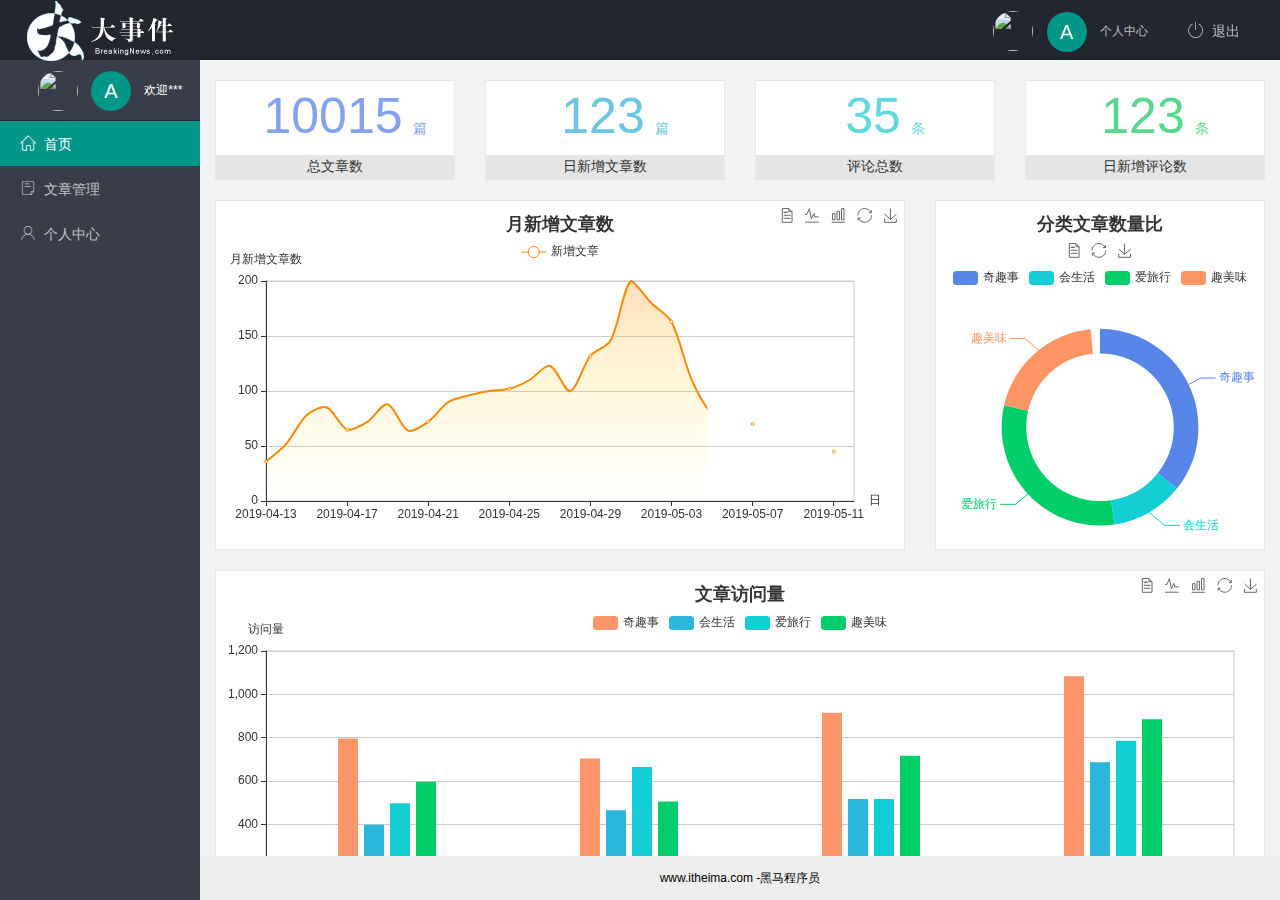
==== code/index.html @ 38a13b27 "完成也主页的功能" ====
<!DOCTYPE html>
<html lang="en">

<head>
    <meta charset="UTF-8">
    <meta name="viewport" content="width=device-width, initial-scale=1.0">
    <title>后台主页</title>
    <link rel="stylesheet" href="assets/lib/layui/css/layui.css">
    <link rel="stylesheet" href="assets/fonts/iconfont.css">
    <link rel="stylesheet" href="assets/css/index.css">
    <script src="assets/lib/jquery.js"></script>
    <script src="assets/lib/layui/layui.all.js"></script>
    <script src="assets/js/baseApi.js"></script>
    <script src="assets/js/index.js"></script>

</head>

<body class="layui-layout-body">
    <div class="layui-layout layui-layout-admin">
        <div class="layui-header">
            <div class="layui-logo">
                <img src="assets/images/logo.png" alt="">
            </div>
            <!-- 头部区域（可配合layui已有的水平导航） -->

            <ul class="layui-nav layui-layout-right">
                <li class="layui-nav-item">
                    <a href="javascript:;" class="userinfo">
                        <img src="http://t.cn/RCzsdCq" class="layui-nav-img">
                        <span class="text-avatar">A</span> 个人中心
                    </a>
                    <dl class="layui-nav-child">
                        <dd><a href="">基本资料</a></dd>
                        <dd><a href="">更换头像</a></dd>
                        <dd><a href="">重置密码</a></dd>

                    </dl>
                </li>
                <li class="layui-nav-item">
                    <a href="javascript:;" id="outLogin"> <span class="iconfont icon-tuichu"></span>退出</a>
                </li>
            </ul>
        </div>

        <div class="layui-side layui-bg-black">
            <div class="layui-side-scroll">
                <div href="javascript:;" class="userinfo">
                    <img src="http://t.cn/RCzsdCq" class="layui-nav-img">
                    <span class="text-avatar">A</span>
                    <span class="welcome">欢迎***</span>
                </div>
                <!-- 左侧导航区域（可配合layui已有的垂直导航） -->
                <ul class="layui-nav layui-nav-tree" lay-shrink="all">
                    <li class="layui-nav-item layui-this"><a href="home/dashboard.html" target="fm"><span class="iconfont  icon-home"></span>首页</a></li>
                    <li class="layui-nav-item">

                        <a class="" href="javascript:;"><span class="iconfont   icon-16"></span>文章管理</a>
                        <dl class="layui-nav-child">
                            <dd><a href="javascript:;"><i class="layui-icon layui-icon-app"></i>  文章类别</a></dd>
                            <dd><a href="javascript:;"><i class="layui-icon layui-icon-app"></i>  文章列表</a></dd>

                            <dd><a href="javascript:;"><i class="layui-icon layui-icon-app"></i>  发表文章</a></dd>
                        </dl>
                    </li>
                    <li class="layui-nav-item">

                        <a href="javascript:;"><span class="iconfont   icon-user"></span>个人中心</a>
                        <dl class="layui-nav-child">
                            <dd><a href="javascript:;"><i class="layui-icon layui-icon-app"></i>  基本资料</a></dd>
                            <dd><a href="javascript:;"><i class="layui-icon layui-icon-app"></i>  更换头像</a></dd>
                            <dd><a href="javascript:;"><i class="layui-icon layui-icon-app"></i>  重置密码</a></dd>

                        </dl>
                    </li>


                </ul>
            </div>
        </div>

        <div class="layui-body">
            <!-- 内容主体区域 -->

            <iframe name="fm" src="home/dashboard.html" frameborder="0"></iframe>

        </div>

        <div class="layui-footer">
            www.itheima.com -黑马程序员
        </div>
    </div>

</body>

</html>
---- code/assets/lib/layui/css/layui.css ----
/** layui-v2.5.5 MIT License By https://www.layui.com */
 .layui-inline,img{display:inline-block;vertical-align:middle}h1,h2,h3,h4,h5,h6{font-weight:400}.layui-edge,.layui-header,.layui-inline,.layui-main{position:relative}.layui-body,.layui-edge,.layui-elip{overflow:hidden}.layui-btn,.layui-edge,.layui-inline,img{vertical-align:middle}.layui-btn,.layui-disabled,.layui-icon,.layui-unselect{-moz-user-select:none;-webkit-user-select:none;-ms-user-select:none}.layui-elip,.layui-form-checkbox span,.layui-form-pane .layui-form-label{text-overflow:ellipsis;white-space:nowrap}.layui-breadcrumb,.layui-tree-btnGroup{visibility:hidden}blockquote,body,button,dd,div,dl,dt,form,h1,h2,h3,h4,h5,h6,input,li,ol,p,pre,td,textarea,th,ul{margin:0;padding:0;-webkit-tap-highlight-color:rgba(0,0,0,0)}a:active,a:hover{outline:0}img{border:none}li{list-style:none}table{border-collapse:collapse;border-spacing:0}h4,h5,h6{font-size:100%}button,input,optgroup,option,select,textarea{font-family:inherit;font-size:inherit;font-style:inherit;font-weight:inherit;outline:0}pre{white-space:pre-wrap;white-space:-moz-pre-wrap;white-space:-pre-wrap;white-space:-o-pre-wrap;word-wrap:break-word}body{line-height:24px;font:14px Helvetica Neue,Helvetica,PingFang SC,Tahoma,Arial,sans-serif}hr{height:1px;margin:10px 0;border:0;clear:both}a{color:#333;text-decoration:none}a:hover{color:#777}a cite{font-style:normal;*cursor:pointer}.layui-border-box,.layui-border-box *{box-sizing:border-box}.layui-box,.layui-box *{box-sizing:content-box}.layui-clear{clear:both;*zoom:1}.layui-clear:after{content:'\20';clear:both;*zoom:1;display:block;height:0}.layui-inline{*display:inline;*zoom:1}.layui-edge{display:inline-block;width:0;height:0;border-width:6px;border-style:dashed;border-color:transparent}.layui-edge-top{top:-4px;border-bottom-color:#999;border-bottom-style:solid}.layui-edge-right{border-left-color:#999;border-left-style:solid}.layui-edge-bottom{top:2px;border-top-color:#999;border-top-style:solid}.layui-edge-left{border-right-color:#999;border-right-style:solid}.layui-disabled,.layui-disabled:hover{color:#d2d2d2!important;cursor:not-allowed!important}.layui-circle{border-radius:100%}.layui-show{display:block!important}.layui-hide{display:none!important}@font-face{font-family:layui-icon;src:url(../font/iconfont.eot?v=250);src:url(../font/iconfont.eot?v=250#iefix) format('embedded-opentype'),url(../font/iconfont.woff2?v=250) format('woff2'),url(../font/iconfont.woff?v=250) format('woff'),url(../font/iconfont.ttf?v=250) format('truetype'),url(../font/iconfont.svg?v=250#layui-icon) format('svg')}.layui-icon{font-family:layui-icon!important;font-size:16px;font-style:normal;-webkit-font-smoothing:antialiased;-moz-osx-font-smoothing:grayscale}.layui-icon-reply-fill:before{content:"\e611"}.layui-icon-set-fill:before{content:"\e614"}.layui-icon-menu-fill:before{content:"\e60f"}.layui-icon-search:before{content:"\e615"}.layui-icon-share:before{content:"\e641"}.layui-icon-set-sm:before{content:"\e620"}.layui-icon-engine:before{content:"\e628"}.layui-icon-close:before{content:"\1006"}.layui-icon-close-fill:before{content:"\1007"}.layui-icon-chart-screen:before{content:"\e629"}.layui-icon-star:before{content:"\e600"}.layui-icon-circle-dot:before{content:"\e617"}.layui-icon-chat:before{content:"\e606"}.layui-icon-release:before{content:"\e609"}.layui-icon-list:before{content:"\e60a"}.layui-icon-chart:before{content:"\e62c"}.layui-icon-ok-circle:before{content:"\1005"}.layui-icon-layim-theme:before{content:"\e61b"}.layui-icon-table:before{content:"\e62d"}.layui-icon-right:before{content:"\e602"}.layui-icon-left:before{content:"\e603"}.layui-icon-cart-simple:before{content:"\e698"}.layui-icon-face-cry:before{content:"\e69c"}.layui-icon-face-smile:before{content:"\e6af"}.layui-icon-survey:before{content:"\e6b2"}.layui-icon-tree:before{content:"\e62e"}.layui-icon-upload-circle:before{content:"\e62f"}.layui-icon-add-circle:before{content:"\e61f"}.layui-icon-download-circle:before{content:"\e601"}.layui-icon-templeate-1:before{content:"\e630"}.layui-icon-util:before{content:"\e631"}.layui-icon-face-surprised:before{content:"\e664"}.layui-icon-edit:before{content:"\e642"}.layui-icon-speaker:before{content:"\e645"}.layui-icon-down:before{content:"\e61a"}.layui-icon-file:before{content:"\e621"}.layui-icon-layouts:before{content:"\e632"}.layui-icon-rate-half:before{content:"\e6c9"}.layui-icon-add-circle-fine:before{content:"\e608"}.layui-icon-prev-circle:before{content:"\e633"}.layui-icon-read:before{content:"\e705"}.layui-icon-404:before{content:"\e61c"}.layui-icon-carousel:before{content:"\e634"}.layui-icon-help:before{content:"\e607"}.layui-icon-code-circle:before{content:"\e635"}.layui-icon-water:before{content:"\e636"}.layui-icon-username:before{content:"\e66f"}.layui-icon-find-fill:before{content:"\e670"}.layui-icon-about:before{content:"\e60b"}.layui-icon-location:before{content:"\e715"}.layui-icon-up:before{content:"\e619"}.layui-icon-pause:before{content:"\e651"}.layui-icon-date:before{content:"\e637"}.layui-icon-layim-uploadfile:before{content:"\e61d"}.layui-icon-delete:before{content:"\e640"}.layui-icon-play:before{content:"\e652"}.layui-icon-top:before{content:"\e604"}.layui-icon-friends:before{content:"\e612"}.layui-icon-refresh-3:before{content:"\e9aa"}.layui-icon-ok:before{content:"\e605"}.layui-icon-layer:before{content:"\e638"}.layui-icon-face-smile-fine:before{content:"\e60c"}.layui-icon-dollar:before{content:"\e659"}.layui-icon-group:before{content:"\e613"}.layui-icon-layim-download:before{content:"\e61e"}.layui-icon-picture-fine:before{content:"\e60d"}.layui-icon-link:before{content:"\e64c"}.layui-icon-diamond:before{content:"\e735"}.layui-icon-log:before{content:"\e60e"}.layui-icon-rate-solid:before{content:"\e67a"}.layui-icon-fonts-del:before{content:"\e64f"}.layui-icon-unlink:before{content:"\e64d"}.layui-icon-fonts-clear:before{content:"\e639"}.layui-icon-triangle-r:before{content:"\e623"}.layui-icon-circle:before{content:"\e63f"}.layui-icon-radio:before{content:"\e643"}.layui-icon-align-center:before{content:"\e647"}.layui-icon-align-right:before{content:"\e648"}.layui-icon-align-left:before{content:"\e649"}.layui-icon-loading-1:before{content:"\e63e"}.layui-icon-return:before{content:"\e65c"}.layui-icon-fonts-strong:before{content:"\e62b"}.layui-icon-upload:before{content:"\e67c"}.layui-icon-dialogue:before{content:"\e63a"}.layui-icon-video:before{content:"\e6ed"}.layui-icon-headset:before{content:"\e6fc"}.layui-icon-cellphone-fine:before{content:"\e63b"}.layui-icon-add-1:before{content:"\e654"}.layui-icon-face-smile-b:before{content:"\e650"}.layui-icon-fonts-html:before{content:"\e64b"}.layui-icon-form:before{content:"\e63c"}.layui-icon-cart:before{content:"\e657"}.layui-icon-camera-fill:before{content:"\e65d"}.layui-icon-tabs:before{content:"\e62a"}.layui-icon-fonts-code:before{content:"\e64e"}.layui-icon-fire:before{content:"\e756"}.layui-icon-set:before{content:"\e716"}.layui-icon-fonts-u:before{content:"\e646"}.layui-icon-triangle-d:before{content:"\e625"}.layui-icon-tips:before{content:"\e702"}.layui-icon-picture:before{content:"\e64a"}.layui-icon-more-vertical:before{content:"\e671"}.layui-icon-flag:before{content:"\e66c"}.layui-icon-loading:before{content:"\e63d"}.layui-icon-fonts-i:before{content:"\e644"}.layui-icon-refresh-1:before{content:"\e666"}.layui-icon-rmb:before{content:"\e65e"}.layui-icon-home:before{content:"\e68e"}.layui-icon-user:before{content:"\e770"}.layui-icon-notice:before{content:"\e667"}.layui-icon-login-weibo:before{content:"\e675"}.layui-icon-voice:before{content:"\e688"}.layui-icon-upload-drag:before{content:"\e681"}.layui-icon-login-qq:before{content:"\e676"}.layui-icon-snowflake:before{content:"\e6b1"}.layui-icon-file-b:before{content:"\e655"}.layui-icon-template:before{content:"\e663"}.layui-icon-auz:before{content:"\e672"}.layui-icon-console:before{content:"\e665"}.layui-icon-app:before{content:"\e653"}.layui-icon-prev:before{content:"\e65a"}.layui-icon-website:before{content:"\e7ae"}.layui-icon-next:before{content:"\e65b"}.layui-icon-component:before{content:"\e857"}.layui-icon-more:before{content:"\e65f"}.layui-icon-login-wechat:before{content:"\e677"}.layui-icon-shrink-right:before{content:"\e668"}.layui-icon-spread-left:before{content:"\e66b"}.layui-icon-camera:before{content:"\e660"}.layui-icon-note:before{content:"\e66e"}.layui-icon-refresh:before{content:"\e669"}.layui-icon-female:before{content:"\e661"}.layui-icon-male:before{content:"\e662"}.layui-icon-password:before{content:"\e673"}.layui-icon-senior:before{content:"\e674"}.layui-icon-theme:before{content:"\e66a"}.layui-icon-tread:before{content:"\e6c5"}.layui-icon-praise:before{content:"\e6c6"}.layui-icon-star-fill:before{content:"\e658"}.layui-icon-rate:before{content:"\e67b"}.layui-icon-template-1:before{content:"\e656"}.layui-icon-vercode:before{content:"\e679"}.layui-icon-cellphone:before{content:"\e678"}.layui-icon-screen-full:before{content:"\e622"}.layui-icon-screen-restore:before{content:"\e758"}.layui-icon-cols:before{content:"\e610"}.layui-icon-export:before{content:"\e67d"}.layui-icon-print:before{content:"\e66d"}.layui-icon-slider:before{content:"\e714"}.layui-icon-addition:before{content:"\e624"}.layui-icon-subtraction:before{content:"\e67e"}.layui-icon-service:before{content:"\e626"}.layui-icon-transfer:before{content:"\e691"}.layui-main{width:1140px;margin:0 auto}.layui-header{z-index:1000;height:60px}.layui-header a:hover{transition:all .5s;-webkit-transition:all .5s}.layui-side{position:fixed;left:0;top:0;bottom:0;z-index:999;width:200px;overflow-x:hidden}.layui-side-scroll{position:relative;width:220px;height:100%;overflow-x:hidden}.layui-body{position:absolute;left:200px;right:0;top:0;bottom:0;z-index:998;width:auto;overflow-y:auto;box-sizing:border-box}.layui-layout-body{overflow:hidden}.layui-layout-admin .layui-header{background-color:#23262E}.layui-layout-admin .layui-side{top:60px;width:200px;overflow-x:hidden}.layui-layout-admin .layui-body{position:fixed;top:60px;bottom:44px}.layui-layout-admin .layui-main{width:auto;margin:0 15px}.layui-layout-admin .layui-footer{position:fixed;left:200px;right:0;bottom:0;height:44px;line-height:44px;padding:0 15px;background-color:#eee}.layui-layout-admin .layui-logo{position:absolute;left:0;top:0;width:200px;height:100%;line-height:60px;text-align:center;color:#009688;font-size:16px}.layui-layout-admin .layui-header .layui-nav{background:0 0}.layui-layout-left{position:absolute!important;left:200px;top:0}.layui-layout-right{position:absolute!important;right:0;top:0}.layui-container{position:relative;margin:0 auto;padding:0 15px;box-sizing:border-box}.layui-fluid{position:relative;margin:0 auto;padding:0 15px}.layui-row:after,.layui-row:before{content:'';display:block;clear:both}.layui-col-lg1,.layui-col-lg10,.layui-col-lg11,.layui-col-lg12,.layui-col-lg2,.layui-col-lg3,.layui-col-lg4,.layui-col-lg5,.layui-col-lg6,.layui-col-lg7,.layui-col-lg8,.layui-col-lg9,.layui-col-md1,.layui-col-md10,.layui-col-md11,.layui-col-md12,.layui-col-md2,.layui-col-md3,.layui-col-md4,.layui-col-md5,.layui-col-md6,.layui-col-md7,.layui-col-md8,.layui-col-md9,.layui-col-sm1,.layui-col-sm10,.layui-col-sm11,.layui-col-sm12,.layui-col-sm2,.layui-col-sm3,.layui-col-sm4,.layui-col-sm5,.layui-col-sm6,.layui-col-sm7,.layui-col-sm8,.layui-col-sm9,.layui-col-xs1,.layui-col-xs10,.layui-col-xs11,.layui-col-xs12,.layui-col-xs2,.layui-col-xs3,.layui-col-xs4,.layui-col-xs5,.layui-col-xs6,.layui-col-xs7,.layui-col-xs8,.layui-col-xs9{position:relative;display:block;box-sizing:border-box}.layui-col-xs1,.layui-col-xs10,.layui-col-xs11,.layui-col-xs12,.layui-col-xs2,.layui-col-xs3,.layui-col-xs4,.layui-col-xs5,.layui-col-xs6,.layui-col-xs7,.layui-col-xs8,.layui-col-xs9{float:left}.layui-col-xs1{width:8.33333333%}.layui-col-xs2{width:16.66666667%}.layui-col-xs3{width:25%}.layui-col-xs4{width:33.33333333%}.layui-col-xs5{width:41.66666667%}.layui-col-xs6{width:50%}.layui-col-xs7{width:58.33333333%}.layui-col-xs8{width:66.66666667%}.layui-col-xs9{width:75%}.layui-col-xs10{width:83.33333333%}.layui-col-xs11{width:91.66666667%}.layui-col-xs12{width:100%}.layui-col-xs-offset1{margin-left:8.33333333%}.layui-col-xs-offset2{margin-left:16.66666667%}.layui-col-xs-offset3{margin-left:25%}.layui-col-xs-offset4{margin-left:33.33333333%}.layui-col-xs-offset5{margin-left:41.66666667%}.layui-col-xs-offset6{margin-left:50%}.layui-col-xs-offset7{margin-left:58.33333333%}.layui-col-xs-offset8{margin-left:66.66666667%}.layui-col-xs-offset9{margin-left:75%}.layui-col-xs-offset10{margin-left:83.33333333%}.layui-col-xs-offset11{margin-left:91.66666667%}.layui-col-xs-offset12{margin-left:100%}@media screen and (max-width:768px){.layui-hide-xs{display:none!important}.layui-show-xs-block{display:block!important}.layui-show-xs-inline{display:inline!important}.layui-show-xs-inline-block{display:inline-block!important}}@media screen and (min-width:768px){.layui-container{width:750px}.layui-hide-sm{display:none!important}.layui-show-sm-block{display:block!important}.layui-show-sm-inline{display:inline!important}.layui-show-sm-inline-block{display:inline-block!important}.layui-col-sm1,.layui-col-sm10,.layui-col-sm11,.layui-col-sm12,.layui-col-sm2,.layui-col-sm3,.layui-col-sm4,.layui-col-sm5,.layui-col-sm6,.layui-col-sm7,.layui-col-sm8,.layui-col-sm9{float:left}.layui-col-sm1{width:8.33333333%}.layui-col-sm2{width:16.66666667%}.layui-col-sm3{width:25%}.layui-col-sm4{width:33.33333333%}.layui-col-sm5{width:41.66666667%}.layui-col-sm6{width:50%}.layui-col-sm7{width:58.33333333%}.layui-col-sm8{width:66.66666667%}.layui-col-sm9{width:75%}.layui-col-sm10{width:83.33333333%}.layui-col-sm11{width:91.66666667%}.layui-col-sm12{width:100%}.layui-col-sm-offset1{margin-left:8.33333333%}.layui-col-sm-offset2{margin-left:16.66666667%}.layui-col-sm-offset3{margin-left:25%}.layui-col-sm-offset4{margin-left:33.33333333%}.layui-col-sm-offset5{margin-left:41.66666667%}.layui-col-sm-offset6{margin-left:50%}.layui-col-sm-offset7{margin-left:58.33333333%}.layui-col-sm-offset8{margin-left:66.66666667%}.layui-col-sm-offset9{margin-left:75%}.layui-col-sm-offset10{margin-left:83.33333333%}.layui-col-sm-offset11{margin-left:91.66666667%}.layui-col-sm-offset12{margin-left:100%}}@media screen and (min-width:992px){.layui-container{width:970px}.layui-hide-md{display:none!important}.layui-show-md-block{display:block!important}.layui-show-md-inline{display:inline!important}.layui-show-md-inline-block{display:inline-block!important}.layui-col-md1,.layui-col-md10,.layui-col-md11,.layui-col-md12,.layui-col-md2,.layui-col-md3,.layui-col-md4,.layui-col-md5,.layui-col-md6,.layui-col-md7,.layui-col-md8,.layui-col-md9{float:left}.layui-col-md1{width:8.33333333%}.layui-col-md2{width:16.66666667%}.layui-col-md3{width:25%}.layui-col-md4{width:33.33333333%}.layui-col-md5{width:41.66666667%}.layui-col-md6{width:50%}.layui-col-md7{width:58.33333333%}.layui-col-md8{width:66.66666667%}.layui-col-md9{width:75%}.layui-col-md10{width:83.33333333%}.layui-col-md11{width:91.66666667%}.layui-col-md12{width:100%}.layui-col-md-offset1{margin-left:8.33333333%}.layui-col-md-offset2{margin-left:16.66666667%}.layui-col-md-offset3{margin-left:25%}.layui-col-md-offset4{margin-left:33.33333333%}.layui-col-md-offset5{margin-left:41.66666667%}.layui-col-md-offset6{margin-left:50%}.layui-col-md-offset7{margin-left:58.33333333%}.layui-col-md-offset8{margin-left:66.66666667%}.layui-col-md-offset9{margin-left:75%}.layui-col-md-offset10{margin-left:83.33333333%}.layui-col-md-offset11{margin-left:91.66666667%}.layui-col-md-offset12{margin-left:100%}}@media screen and (min-width:1200px){.layui-container{width:1170px}.layui-hide-lg{display:none!important}.layui-show-lg-block{display:block!important}.layui-show-lg-inline{display:inline!important}.layui-show-lg-inline-block{display:inline-block!important}.layui-col-lg1,.layui-col-lg10,.layui-col-lg11,.layui-col-lg12,.layui-col-lg2,.layui-col-lg3,.layui-col-lg4,.layui-col-lg5,.layui-col-lg6,.layui-col-lg7,.layui-col-lg8,.layui-col-lg9{float:left}.layui-col-lg1{width:8.33333333%}.layui-col-lg2{width:16.66666667%}.layui-col-lg3{width:25%}.layui-col-lg4{width:33.33333333%}.layui-col-lg5{width:41.66666667%}.layui-col-lg6{width:50%}.layui-col-lg7{width:58.33333333%}.layui-col-lg8{width:66.66666667%}.layui-col-lg9{width:75%}.layui-col-lg10{width:83.33333333%}.layui-col-lg11{width:91.66666667%}.layui-col-lg12{width:100%}.layui-col-lg-offset1{margin-left:8.33333333%}.layui-col-lg-offset2{margin-left:16.66666667%}.layui-col-lg-offset3{margin-left:25%}.layui-col-lg-offset4{margin-left:33.33333333%}.layui-col-lg-offset5{margin-left:41.66666667%}.layui-col-lg-offset6{margin-left:50%}.layui-col-lg-offset7{margin-left:58.33333333%}.layui-col-lg-offset8{margin-left:66.66666667%}.layui-col-lg-offset9{margin-left:75%}.layui-col-lg-offset10{margin-left:83.33333333%}.layui-col-lg-offset11{margin-left:91.66666667%}.layui-col-lg-offset12{margin-left:100%}}.layui-col-space1{margin:-.5px}.layui-col-space1>*{padding:.5px}.layui-col-space3{margin:-1.5px}.layui-col-space3>*{padding:1.5px}.layui-col-space5{margin:-2.5px}.layui-col-space5>*{padding:2.5px}.layui-col-space8{margin:-3.5px}.layui-col-space8>*{padding:3.5px}.layui-col-space10{margin:-5px}.layui-col-space10>*{padding:5px}.layui-col-space12{margin:-6px}.layui-col-space12>*{padding:6px}.layui-col-space15{margin:-7.5px}.layui-col-space15>*{padding:7.5px}.layui-col-space18{margin:-9px}.layui-col-space18>*{padding:9px}.layui-col-space20{margin:-10px}.layui-col-space20>*{padding:10px}.layui-col-space22{margin:-11px}.layui-col-space22>*{padding:11px}.layui-col-space25{margin:-12.5px}.layui-col-space25>*{padding:12.5px}.layui-col-space30{margin:-15px}.layui-col-space30>*{padding:15px}.layui-btn,.layui-input,.layui-select,.layui-textarea,.layui-upload-button{outline:0;-webkit-appearance:none;transition:all .3s;-webkit-transition:all .3s;box-sizing:border-box}.layui-elem-quote{margin-bottom:10px;padding:15px;line-height:22px;border-left:5px solid #009688;border-radius:0 2px 2px 0;background-color:#f2f2f2}.layui-quote-nm{border-style:solid;border-width:1px 1px 1px 5px;background:0 0}.layui-elem-field{margin-bottom:10px;padding:0;border-width:1px;border-style:solid}.layui-elem-field legend{margin-left:20px;padding:0 10px;font-size:20px;font-weight:300}.layui-field-title{margin:10px 0 20px;border-width:1px 0 0}.layui-field-box{padding:10px 15px}.layui-field-title .layui-field-box{padding:10px 0}.layui-progress{position:relative;height:6px;border-radius:20px;background-color:#e2e2e2}.layui-progress-bar{position:absolute;left:0;top:0;width:0;max-width:100%;height:6px;border-radius:20px;text-align:right;background-color:#5FB878;transition:all .3s;-webkit-transition:all .3s}.layui-progress-big,.layui-progress-big .layui-progress-bar{height:18px;line-height:18px}.layui-progress-text{position:relative;top:-20px;line-height:18px;font-size:12px;color:#666}.layui-progress-big .layui-progress-text{position:static;padding:0 10px;color:#fff}.layui-collapse{border-width:1px;border-style:solid;border-radius:2px}.layui-colla-content,.layui-colla-item{border-top-width:1px;border-top-style:solid}.layui-colla-item:first-child{border-top:none}.layui-colla-title{position:relative;height:42px;line-height:42px;padding:0 15px 0 35px;color:#333;background-color:#f2f2f2;cursor:pointer;font-size:14px;overflow:hidden}.layui-colla-content{display:none;padding:10px 15px;line-height:22px;color:#666}.layui-colla-icon{position:absolute;left:15px;top:0;font-size:14px}.layui-card{margin-bottom:15px;border-radius:2px;background-color:#fff;box-shadow:0 1px 2px 0 rgba(0,0,0,.05)}.layui-card:last-child{margin-bottom:0}.layui-card-header{position:relative;height:42px;line-height:42px;padding:0 15px;border-bottom:1px solid #f6f6f6;color:#333;border-radius:2px 2px 0 0;font-size:14px}.layui-bg-black,.layui-bg-blue,.layui-bg-cyan,.layui-bg-green,.layui-bg-orange,.layui-bg-red{color:#fff!important}.layui-card-body{position:relative;padding:10px 15px;line-height:24px}.layui-card-body[pad15]{padding:15px}.layui-card-body[pad20]{padding:20px}.layui-card-body .layui-table{margin:5px 0}.layui-card .layui-tab{margin:0}.layui-panel-window{position:relative;padding:15px;border-radius:0;border-top:5px solid #E6E6E6;background-color:#fff}.layui-auxiliar-moving{position:fixed;left:0;right:0;top:0;bottom:0;width:100%;height:100%;background:0 0;z-index:9999999999}.layui-form-label,.layui-form-mid,.layui-form-select,.layui-input-block,.layui-input-inline,.layui-textarea{position:relative}.layui-bg-red{background-color:#FF5722!important}.layui-bg-orange{background-color:#FFB800!important}.layui-bg-green{background-color:#009688!important}.layui-bg-cyan{background-color:#2F4056!important}.layui-bg-blue{background-color:#1E9FFF!important}.layui-bg-black{background-color:#393D49!important}.layui-bg-gray{background-color:#eee!important;color:#666!important}.layui-badge-rim,.layui-colla-content,.layui-colla-item,.layui-collapse,.layui-elem-field,.layui-form-pane .layui-form-item[pane],.layui-form-pane .layui-form-label,.layui-input,.layui-layedit,.layui-layedit-tool,.layui-quote-nm,.layui-select,.layui-tab-bar,.layui-tab-card,.layui-tab-title,.layui-tab-title .layui-this:after,.layui-textarea{border-color:#e6e6e6}.layui-timeline-item:before,hr{background-color:#e6e6e6}.layui-text{line-height:22px;font-size:14px;color:#666}.layui-text h1,.layui-text h2,.layui-text h3{font-weight:500;color:#333}.layui-text h1{font-size:30px}.layui-text h2{font-size:24px}.layui-text h3{font-size:18px}.layui-text a:not(.layui-btn){color:#01AAED}.layui-text a:not(.layui-btn):hover{text-decoration:underline}.layui-text ul{padding:5px 0 5px 15px}.layui-text ul li{margin-top:5px;list-style-type:disc}.layui-text em,.layui-word-aux{color:#999!important;padding:0 5px!important}.layui-btn{display:inline-block;height:38px;line-height:38px;padding:0 18px;background-color:#009688;color:#fff;white-space:nowrap;text-align:center;font-size:14px;border:none;border-radius:2px;cursor:pointer}.layui-btn:hover{opacity:.8;filter:alpha(opacity=80);color:#fff}.layui-btn:active{opacity:1;filter:alpha(opacity=100)}.layui-btn+.layui-btn{margin-left:10px}.layui-btn-container{font-size:0}.layui-btn-container .layui-btn{margin-right:10px;margin-bottom:10px}.layui-btn-container .layui-btn+.layui-btn{margin-left:0}.layui-table .layui-btn-container .layui-btn{margin-bottom:9px}.layui-btn-radius{border-radius:100px}.layui-btn .layui-icon{margin-right:3px;font-size:18px;vertical-align:bottom;vertical-align:middle\9}.layui-btn-primary{border:1px solid #C9C9C9;background-color:#fff;color:#555}.layui-btn-primary:hover{border-color:#009688;color:#333}.layui-btn-normal{background-color:#1E9FFF}.layui-btn-warm{background-color:#FFB800}.layui-btn-danger{background-color:#FF5722}.layui-btn-checked{background-color:#5FB878}.layui-btn-disabled,.layui-btn-disabled:active,.layui-btn-disabled:hover{border:1px solid #e6e6e6;background-color:#FBFBFB;color:#C9C9C9;cursor:not-allowed;opacity:1}.layui-btn-lg{height:44px;line-height:44px;padding:0 25px;font-size:16px}.layui-btn-sm{height:30px;line-height:30px;padding:0 10px;font-size:12px}.layui-btn-sm i{font-size:16px!important}.layui-btn-xs{height:22px;line-height:22px;padding:0 5px;font-size:12px}.layui-btn-xs i{font-size:14px!important}.layui-btn-group{display:inline-block;vertical-align:middle;font-size:0}.layui-btn-group .layui-btn{margin-left:0!important;margin-right:0!important;border-left:1px solid rgba(255,255,255,.5);border-radius:0}.layui-btn-group .layui-btn-primary{border-left:none}.layui-btn-group .layui-btn-primary:hover{border-color:#C9C9C9;color:#009688}.layui-btn-group .layui-btn:first-child{border-left:none;border-radius:2px 0 0 2px}.layui-btn-group .layui-btn-primary:first-child{border-left:1px solid #c9c9c9}.layui-btn-group .layui-btn:last-child{border-radius:0 2px 2px 0}.layui-btn-group .layui-btn+.layui-btn{margin-left:0}.layui-btn-group+.layui-btn-group{margin-left:10px}.layui-btn-fluid{width:100%}.layui-input,.layui-select,.layui-textarea{height:38px;line-height:1.3;line-height:38px\9;border-width:1px;border-style:solid;background-color:#fff;border-radius:2px}.layui-input::-webkit-input-placeholder,.layui-select::-webkit-input-placeholder,.layui-textarea::-webkit-input-placeholder{line-height:1.3}.layui-input,.layui-textarea{display:block;width:100%;padding-left:10px}.layui-input:hover,.layui-textarea:hover{border-color:#D2D2D2!important}.layui-input:focus,.layui-textarea:focus{border-color:#C9C9C9!important}.layui-textarea{min-height:100px;height:auto;line-height:20px;padding:6px 10px;resize:vertical}.layui-select{padding:0 10px}.layui-form input[type=checkbox],.layui-form input[type=radio],.layui-form select{display:none}.layui-form [lay-ignore]{display:initial}.layui-form-item{margin-bottom:15px;clear:both;*zoom:1}.layui-form-item:after{content:'\20';clear:both;*zoom:1;display:block;height:0}.layui-form-label{float:left;display:block;padding:9px 15px;width:80px;font-weight:400;line-height:20px;text-align:right}.layui-form-label-col{display:block;float:none;padding:9px 0;line-height:20px;text-align:left}.layui-form-item .layui-inline{margin-bottom:5px;margin-right:10px}.layui-input-block{margin-left:110px;min-height:36px}.layui-input-inline{display:inline-block;vertical-align:middle}.layui-form-item .layui-input-inline{float:left;width:190px;margin-right:10px}.layui-form-text .layui-input-inline{width:auto}.layui-form-mid{float:left;display:block;padding:9px 0!important;line-height:20px;margin-right:10px}.layui-form-danger+.layui-form-select .layui-input,.layui-form-danger:focus{border-color:#FF5722!important}.layui-form-select .layui-input{padding-right:30px;cursor:pointer}.layui-form-select .layui-edge{position:absolute;right:10px;top:50%;margin-top:-3px;cursor:pointer;border-width:6px;border-top-color:#c2c2c2;border-top-style:solid;transition:all .3s;-webkit-transition:all .3s}.layui-form-select dl{display:none;position:absolute;left:0;top:42px;padding:5px 0;z-index:899;min-width:100%;border:1px solid #d2d2d2;max-height:300px;overflow-y:auto;background-color:#fff;border-radius:2px;box-shadow:0 2px 4px rgba(0,0,0,.12);box-sizing:border-box}.layui-form-select dl dd,.layui-form-select dl dt{padding:0 10px;line-height:36px;white-space:nowrap;overflow:hidden;text-overflow:ellipsis}.layui-form-select dl dt{font-size:12px;color:#999}.layui-form-select dl dd{cursor:pointer}.layui-form-select dl dd:hover{background-color:#f2f2f2;-webkit-transition:.5s all;transition:.5s all}.layui-form-select .layui-select-group dd{padding-left:20px}.layui-form-select dl dd.layui-select-tips{padding-left:10px!important;color:#999}.layui-form-select dl dd.layui-this{background-color:#5FB878;color:#fff}.layui-form-checkbox,.layui-form-select dl dd.layui-disabled{background-color:#fff}.layui-form-selected dl{display:block}.layui-form-checkbox,.layui-form-checkbox *,.layui-form-switch{display:inline-block;vertical-align:middle}.layui-form-selected .layui-edge{margin-top:-9px;-webkit-transform:rotate(180deg);transform:rotate(180deg);margin-top:-3px\9}:root .layui-form-selected .layui-edge{margin-top:-9px\0/IE9}.layui-form-selectup dl{top:auto;bottom:42px}.layui-select-none{margin:5px 0;text-align:center;color:#999}.layui-select-disabled .layui-disabled{border-color:#eee!important}.layui-select-disabled .layui-edge{border-top-color:#d2d2d2}.layui-form-checkbox{position:relative;height:30px;line-height:30px;margin-right:10px;padding-right:30px;cursor:pointer;font-size:0;-webkit-transition:.1s linear;transition:.1s linear;box-sizing:border-box}.layui-form-checkbox span{padding:0 10px;height:100%;font-size:14px;border-radius:2px 0 0 2px;background-color:#d2d2d2;color:#fff;overflow:hidden}.layui-form-checkbox:hover span{background-color:#c2c2c2}.layui-form-checkbox i{position:absolute;right:0;top:0;width:30px;height:28px;border:1px solid #d2d2d2;border-left:none;border-radius:0 2px 2px 0;color:#fff;font-size:20px;text-align:center}.layui-form-checkbox:hover i{border-color:#c2c2c2;color:#c2c2c2}.layui-form-checked,.layui-form-checked:hover{border-color:#5FB878}.layui-form-checked span,.layui-form-checked:hover span{background-color:#5FB878}.layui-form-checked i,.layui-form-checked:hover i{color:#5FB878}.layui-form-item .layui-form-checkbox{margin-top:4px}.layui-form-checkbox[lay-skin=primary]{height:auto!important;line-height:normal!important;min-width:18px;min-height:18px;border:none!important;margin-right:0;padding-left:28px;padding-right:0;background:0 0}.layui-form-checkbox[lay-skin=primary] span{padding-left:0;padding-right:15px;line-height:18px;background:0 0;color:#666}.layui-form-checkbox[lay-skin=primary] i{right:auto;left:0;width:16px;height:16px;line-height:16px;border:1px solid #d2d2d2;font-size:12px;border-radius:2px;background-color:#fff;-webkit-transition:.1s linear;transition:.1s linear}.layui-form-checkbox[lay-skin=primary]:hover i{border-color:#5FB878;color:#fff}.layui-form-checked[lay-skin=primary] i{border-color:#5FB878!important;background-color:#5FB878;color:#fff}.layui-checkbox-disbaled[lay-skin=primary] span{background:0 0!important;color:#c2c2c2}.layui-checkbox-disbaled[lay-skin=primary]:hover i{border-color:#d2d2d2}.layui-form-item .layui-form-checkbox[lay-skin=primary]{margin-top:10px}.layui-form-switch{position:relative;height:22px;line-height:22px;min-width:35px;padding:0 5px;margin-top:8px;border:1px solid #d2d2d2;border-radius:20px;cursor:pointer;background-color:#fff;-webkit-transition:.1s linear;transition:.1s linear}.layui-form-switch i{position:absolute;left:5px;top:3px;width:16px;height:16px;border-radius:20px;background-color:#d2d2d2;-webkit-transition:.1s linear;transition:.1s linear}.layui-form-switch em{position:relative;top:0;width:25px;margin-left:21px;padding:0!important;text-align:center!important;color:#999!important;font-style:normal!important;font-size:12px}.layui-form-onswitch{border-color:#5FB878;background-color:#5FB878}.layui-checkbox-disbaled,.layui-checkbox-disbaled i{border-color:#e2e2e2!important}.layui-form-onswitch i{left:100%;margin-left:-21px;background-color:#fff}.layui-form-onswitch em{margin-left:5px;margin-right:21px;color:#fff!important}.layui-checkbox-disbaled span{background-color:#e2e2e2!important}.layui-checkbox-disbaled:hover i{color:#fff!important}[lay-radio]{display:none}.layui-form-radio,.layui-form-radio *{display:inline-block;vertical-align:middle}.layui-form-radio{line-height:28px;margin:6px 10px 0 0;padding-right:10px;cursor:pointer;font-size:0}.layui-form-radio *{font-size:14px}.layui-form-radio>i{margin-right:8px;font-size:22px;color:#c2c2c2}.layui-form-radio>i:hover,.layui-form-radioed>i{color:#5FB878}.layui-radio-disbaled>i{color:#e2e2e2!important}.layui-form-pane .layui-form-label{width:110px;padding:8px 15px;height:38px;line-height:20px;border-width:1px;border-style:solid;border-radius:2px 0 0 2px;text-align:center;background-color:#FBFBFB;overflow:hidden;box-sizing:border-box}.layui-form-pane .layui-input-inline{margin-left:-1px}.layui-form-pane .layui-input-block{margin-left:110px;left:-1px}.layui-form-pane .layui-input{border-radius:0 2px 2px 0}.layui-form-pane .layui-form-text .layui-form-label{float:none;width:100%;border-radius:2px;box-sizing:border-box;text-align:left}.layui-form-pane .layui-form-text .layui-input-inline{display:block;margin:0;top:-1px;clear:both}.layui-form-pane .layui-form-text .layui-input-block{margin:0;left:0;top:-1px}.layui-form-pane .layui-form-text .layui-textarea{min-height:100px;border-radius:0 0 2px 2px}.layui-form-pane .layui-form-checkbox{margin:4px 0 4px 10px}.layui-form-pane .layui-form-radio,.layui-form-pane .layui-form-switch{margin-top:6px;margin-left:10px}.layui-form-pane .layui-form-item[pane]{position:relative;border-width:1px;border-style:solid}.layui-form-pane .layui-form-item[pane] .layui-form-label{position:absolute;left:0;top:0;height:100%;border-width:0 1px 0 0}.layui-form-pane .layui-form-item[pane] .layui-input-inline{margin-left:110px}@media screen and (max-width:450px){.layui-form-item .layui-form-label{text-overflow:ellipsis;overflow:hidden;white-space:nowrap}.layui-form-item .layui-inline{display:block;margin-right:0;margin-bottom:20px;clear:both}.layui-form-item .layui-inline:after{content:'\20';clear:both;display:block;height:0}.layui-form-item .layui-input-inline{display:block;float:none;left:-3px;width:auto;margin:0 0 10px 112px}.layui-form-item .layui-input-inline+.layui-form-mid{margin-left:110px;top:-5px;padding:0}.layui-form-item .layui-form-checkbox{margin-right:5px;margin-bottom:5px}}.layui-layedit{border-width:1px;border-style:solid;border-radius:2px}.layui-layedit-tool{padding:3px 5px;border-bottom-width:1px;border-bottom-style:solid;font-size:0}.layedit-tool-fixed{position:fixed;top:0;border-top:1px solid #e2e2e2}.layui-layedit-tool .layedit-tool-mid,.layui-layedit-tool .layui-icon{display:inline-block;vertical-align:middle;text-align:center;font-size:14px}.layui-layedit-tool .layui-icon{position:relative;width:32px;height:30px;line-height:30px;margin:3px 5px;color:#777;cursor:pointer;border-radius:2px}.layui-layedit-tool .layui-icon:hover{color:#393D49}.layui-layedit-tool .layui-icon:active{color:#000}.layui-layedit-tool .layedit-tool-active{background-color:#e2e2e2;color:#000}.layui-layedit-tool .layui-disabled,.layui-layedit-tool .layui-disabled:hover{color:#d2d2d2;cursor:not-allowed}.layui-layedit-tool .layedit-tool-mid{width:1px;height:18px;margin:0 10px;background-color:#d2d2d2}.layedit-tool-html{width:50px!important;font-size:30px!important}.layedit-tool-b,.layedit-tool-code,.layedit-tool-help{font-size:16px!important}.layedit-tool-d,.layedit-tool-face,.layedit-tool-image,.layedit-tool-unlink{font-size:18px!important}.layedit-tool-image input{position:absolute;font-size:0;left:0;top:0;width:100%;height:100%;opacity:.01;filter:Alpha(opacity=1);cursor:pointer}.layui-layedit-iframe iframe{display:block;width:100%}#LAY_layedit_code{overflow:hidden}.layui-laypage{display:inline-block;*display:inline;*zoom:1;vertical-align:middle;margin:10px 0;font-size:0}.layui-laypage>a:first-child,.layui-laypage>a:first-child em{border-radius:2px 0 0 2px}.layui-laypage>a:last-child,.layui-laypage>a:last-child em{border-radius:0 2px 2px 0}.layui-laypage>:first-child{margin-left:0!important}.layui-laypage>:last-child{margin-right:0!important}.layui-laypage a,.layui-laypage button,.layui-laypage input,.layui-laypage select,.layui-laypage span{border:1px solid #e2e2e2}.layui-laypage a,.layui-laypage span{display:inline-block;*display:inline;*zoom:1;vertical-align:middle;padding:0 15px;height:28px;line-height:28px;margin:0 -1px 5px 0;background-color:#fff;color:#333;font-size:12px}.layui-flow-more a *,.layui-laypage input,.layui-table-view select[lay-ignore]{display:inline-block}.layui-laypage a:hover{color:#009688}.layui-laypage em{font-style:normal}.layui-laypage .layui-laypage-spr{color:#999;font-weight:700}.layui-laypage a{text-decoration:none}.layui-laypage .layui-laypage-curr{position:relative}.layui-laypage .layui-laypage-curr em{position:relative;color:#fff}.layui-laypage .layui-laypage-curr .layui-laypage-em{position:absolute;left:-1px;top:-1px;padding:1px;width:100%;height:100%;background-color:#009688}.layui-laypage-em{border-radius:2px}.layui-laypage-next em,.layui-laypage-prev em{font-family:Sim sun;font-size:16px}.layui-laypage .layui-laypage-count,.layui-laypage .layui-laypage-limits,.layui-laypage .layui-laypage-refresh,.layui-laypage .layui-laypage-skip{margin-left:10px;margin-right:10px;padding:0;border:none}.layui-laypage .layui-laypage-limits,.layui-laypage .layui-laypage-refresh{vertical-align:top}.layui-laypage .layui-laypage-refresh i{font-size:18px;cursor:pointer}.layui-laypage select{height:22px;padding:3px;border-radius:2px;cursor:pointer}.layui-laypage .layui-laypage-skip{height:30px;line-height:30px;color:#999}.layui-laypage button,.layui-laypage input{height:30px;line-height:30px;border-radius:2px;vertical-align:top;background-color:#fff;box-sizing:border-box}.layui-laypage input{width:40px;margin:0 10px;padding:0 3px;text-align:center}.layui-laypage input:focus,.layui-laypage select:focus{border-color:#009688!important}.layui-laypage button{margin-left:10px;padding:0 10px;cursor:pointer}.layui-table,.layui-table-view{margin:10px 0}.layui-flow-more{margin:10px 0;text-align:center;color:#999;font-size:14px}.layui-flow-more a{height:32px;line-height:32px}.layui-flow-more a *{vertical-align:top}.layui-flow-more a cite{padding:0 20px;border-radius:3px;background-color:#eee;color:#333;font-style:normal}.layui-flow-more a cite:hover{opacity:.8}.layui-flow-more a i{font-size:30px;color:#737383}.layui-table{width:100%;background-color:#fff;color:#666}.layui-table tr{transition:all .3s;-webkit-transition:all .3s}.layui-table th{text-align:left;font-weight:400}.layui-table tbody tr:hover,.layui-table thead tr,.layui-table-click,.layui-table-header,.layui-table-hover,.layui-table-mend,.layui-table-patch,.layui-table-tool,.layui-table-total,.layui-table-total tr,.layui-table[lay-even] tr:nth-child(even){background-color:#f2f2f2}.layui-table td,.layui-table th,.layui-table-col-set,.layui-table-fixed-r,.layui-table-grid-down,.layui-table-header,.layui-table-page,.layui-table-tips-main,.layui-table-tool,.layui-table-total,.layui-table-view,.layui-table[lay-skin=line],.layui-table[lay-skin=row]{border-width:1px;border-style:solid;border-color:#e6e6e6}.layui-table td,.layui-table th{position:relative;padding:9px 15px;min-height:20px;line-height:20px;font-size:14px}.layui-table[lay-skin=line] td,.layui-table[lay-skin=line] th{border-width:0 0 1px}.layui-table[lay-skin=row] td,.layui-table[lay-skin=row] th{border-width:0 1px 0 0}.layui-table[lay-skin=nob] td,.layui-table[lay-skin=nob] th{border:none}.layui-table img{max-width:100px}.layui-table[lay-size=lg] td,.layui-table[lay-size=lg] th{padding:15px 30px}.layui-table-view .layui-table[lay-size=lg] .layui-table-cell{height:40px;line-height:40px}.layui-table[lay-size=sm] td,.layui-table[lay-size=sm] th{font-size:12px;padding:5px 10px}.layui-table-view .layui-table[lay-size=sm] .layui-table-cell{height:20px;line-height:20px}.layui-table[lay-data]{display:none}.layui-table-box{position:relative;overflow:hidden}.layui-table-view .layui-table{position:relative;width:auto;margin:0}.layui-table-view .layui-table[lay-skin=line]{border-width:0 1px 0 0}.layui-table-view .layui-table[lay-skin=row]{border-width:0 0 1px}.layui-table-view .layui-table td,.layui-table-view .layui-table th{padding:5px 0;border-top:none;border-left:none}.layui-table-view .layui-table th.layui-unselect .layui-table-cell span{cursor:pointer}.layui-table-view .layui-table td{cursor:default}.layui-table-view .layui-table td[data-edit=text]{cursor:text}.layui-table-view .layui-form-checkbox[lay-skin=primary] i{width:18px;height:18px}.layui-table-view .layui-form-radio{line-height:0;padding:0}.layui-table-view .layui-form-radio>i{margin:0;font-size:20px}.layui-table-init{position:absolute;left:0;top:0;width:100%;height:100%;text-align:center;z-index:110}.layui-table-init .layui-icon{position:absolute;left:50%;top:50%;margin:-15px 0 0 -15px;font-size:30px;color:#c2c2c2}.layui-table-header{border-width:0 0 1px;overflow:hidden}.layui-table-header .layui-table{margin-bottom:-1px}.layui-table-tool .layui-inline[lay-event]{position:relative;width:26px;height:26px;padding:5px;line-height:16px;margin-right:10px;text-align:center;color:#333;border:1px solid #ccc;cursor:pointer;-webkit-transition:.5s all;transition:.5s all}.layui-table-tool .layui-inline[lay-event]:hover{border:1px solid #999}.layui-table-tool-temp{padding-right:120px}.layui-table-tool-self{position:absolute;right:17px;top:10px}.layui-table-tool .layui-table-tool-self .layui-inline[lay-event]{margin:0 0 0 10px}.layui-table-tool-panel{position:absolute;top:29px;left:-1px;padding:5px 0;min-width:150px;min-height:40px;border:1px solid #d2d2d2;text-align:left;overflow-y:auto;background-color:#fff;box-shadow:0 2px 4px rgba(0,0,0,.12)}.layui-table-cell,.layui-table-tool-panel li{overflow:hidden;text-overflow:ellipsis;white-space:nowrap}.layui-table-tool-panel li{padding:0 10px;line-height:30px;-webkit-transition:.5s all;transition:.5s all}.layui-table-tool-panel li .layui-form-checkbox[lay-skin=primary]{width:100%;padding-left:28px}.layui-table-tool-panel li:hover{background-color:#f2f2f2}.layui-table-tool-panel li .layui-form-checkbox[lay-skin=primary] i{position:absolute;left:0;top:0}.layui-table-tool-panel li .layui-form-checkbox[lay-skin=primary] span{padding:0}.layui-table-tool .layui-table-tool-self .layui-table-tool-panel{left:auto;right:-1px}.layui-table-col-set{position:absolute;right:0;top:0;width:20px;height:100%;border-width:0 0 0 1px;background-color:#fff}.layui-table-sort{width:10px;height:20px;margin-left:5px;cursor:pointer!important}.layui-table-sort .layui-edge{position:absolute;left:5px;border-width:5px}.layui-table-sort .layui-table-sort-asc{top:3px;border-top:none;border-bottom-style:solid;border-bottom-color:#b2b2b2}.layui-table-sort .layui-table-sort-asc:hover{border-bottom-color:#666}.layui-table-sort .layui-table-sort-desc{bottom:5px;border-bottom:none;border-top-style:solid;border-top-color:#b2b2b2}.layui-table-sort .layui-table-sort-desc:hover{border-top-color:#666}.layui-table-sort[lay-sort=asc] .layui-table-sort-asc{border-bottom-color:#000}.layui-table-sort[lay-sort=desc] .layui-table-sort-desc{border-top-color:#000}.layui-table-cell{height:28px;line-height:28px;padding:0 15px;position:relative;box-sizing:border-box}.layui-table-cell .layui-form-checkbox[lay-skin=primary]{top:-1px;padding:0}.layui-table-cell .layui-table-link{color:#01AAED}.laytable-cell-checkbox,.laytable-cell-numbers,.laytable-cell-radio,.laytable-cell-space{padding:0;text-align:center}.layui-table-body{position:relative;overflow:auto;margin-right:-1px;margin-bottom:-1px}.layui-table-body .layui-none{line-height:26px;padding:15px;text-align:center;color:#999}.layui-table-fixed{position:absolute;left:0;top:0;z-index:101}.layui-table-fixed .layui-table-body{overflow:hidden}.layui-table-fixed-l{box-shadow:0 -1px 8px rgba(0,0,0,.08)}.layui-table-fixed-r{left:auto;right:-1px;border-width:0 0 0 1px;box-shadow:-1px 0 8px rgba(0,0,0,.08)}.layui-table-fixed-r .layui-table-header{position:relative;overflow:visible}.layui-table-mend{position:absolute;right:-49px;top:0;height:100%;width:50px}.layui-table-tool{position:relative;z-index:890;width:100%;min-height:50px;line-height:30px;padding:10px 15px;border-width:0 0 1px}.layui-table-tool .layui-btn-container{margin-bottom:-10px}.layui-table-page,.layui-table-total{border-width:1px 0 0;margin-bottom:-1px;overflow:hidden}.layui-table-page{position:relative;width:100%;padding:7px 7px 0;height:41px;font-size:12px;white-space:nowrap}.layui-table-page>div{height:26px}.layui-table-page .layui-laypage{margin:0}.layui-table-page .layui-laypage a,.layui-table-page .layui-laypage span{height:26px;line-height:26px;margin-bottom:10px;border:none;background:0 0}.layui-table-page .layui-laypage a,.layui-table-page .layui-laypage span.layui-laypage-curr{padding:0 12px}.layui-table-page .layui-laypage span{margin-left:0;padding:0}.layui-table-page .layui-laypage .layui-laypage-prev{margin-left:-7px!important}.layui-table-page .layui-laypage .layui-laypage-curr .layui-laypage-em{left:0;top:0;padding:0}.layui-table-page .layui-laypage button,.layui-table-page .layui-laypage input{height:26px;line-height:26px}.layui-table-page .layui-laypage input{width:40px}.layui-table-page .layui-laypage button{padding:0 10px}.layui-table-page select{height:18px}.layui-table-patch .layui-table-cell{padding:0;width:30px}.layui-table-edit{position:absolute;left:0;top:0;width:100%;height:100%;padding:0 14px 1px;border-radius:0;box-shadow:1px 1px 20px rgba(0,0,0,.15)}.layui-table-edit:focus{border-color:#5FB878!important}select.layui-table-edit{padding:0 0 0 10px;border-color:#C9C9C9}.layui-table-view .layui-form-checkbox,.layui-table-view .layui-form-radio,.layui-table-view .layui-form-switch{top:0;margin:0;box-sizing:content-box}.layui-table-view .layui-form-checkbox{top:-1px;height:26px;line-height:26px}.layui-table-view .layui-form-checkbox i{height:26px}.layui-table-grid .layui-table-cell{overflow:visible}.layui-table-grid-down{position:absolute;top:0;right:0;width:26px;height:100%;padding:5px 0;border-width:0 0 0 1px;text-align:center;background-color:#fff;color:#999;cursor:pointer}.layui-table-grid-down .layui-icon{position:absolute;top:50%;left:50%;margin:-8px 0 0 -8px}.layui-table-grid-down:hover{background-color:#fbfbfb}body .layui-table-tips .layui-layer-content{background:0 0;padding:0;box-shadow:0 1px 6px rgba(0,0,0,.12)}.layui-table-tips-main{margin:-44px 0 0 -1px;max-height:150px;padding:8px 15px;font-size:14px;overflow-y:scroll;background-color:#fff;color:#666}.layui-table-tips-c{position:absolute;right:-3px;top:-13px;width:20px;height:20px;padding:3px;cursor:pointer;background-color:#666;border-radius:50%;color:#fff}.layui-table-tips-c:hover{background-color:#777}.layui-table-tips-c:before{position:relative;right:-2px}.layui-upload-file{display:none!important;opacity:.01;filter:Alpha(opacity=1)}.layui-upload-drag,.layui-upload-form,.layui-upload-wrap{display:inline-block}.layui-upload-list{margin:10px 0}.layui-upload-choose{padding:0 10px;color:#999}.layui-upload-drag{position:relative;padding:30px;border:1px dashed #e2e2e2;background-color:#fff;text-align:center;cursor:pointer;color:#999}.layui-upload-drag .layui-icon{font-size:50px;color:#009688}.layui-upload-drag[lay-over]{border-color:#009688}.layui-upload-iframe{position:absolute;width:0;height:0;border:0;visibility:hidden}.layui-upload-wrap{position:relative;vertical-align:middle}.layui-upload-wrap .layui-upload-file{display:block!important;position:absolute;left:0;top:0;z-index:10;font-size:100px;width:100%;height:100%;opacity:.01;filter:Alpha(opacity=1);cursor:pointer}.layui-transfer-active,.layui-transfer-box{display:inline-block;vertical-align:middle}.layui-transfer-box,.layui-transfer-header,.layui-transfer-search{border-width:0;border-style:solid;border-color:#e6e6e6}.layui-transfer-box{position:relative;border-width:1px;width:200px;height:360px;border-radius:2px;background-color:#fff}.layui-transfer-box .layui-form-checkbox{width:100%;margin:0!important}.layui-transfer-header{height:38px;line-height:38px;padding:0 10px;border-bottom-width:1px}.layui-transfer-search{position:relative;padding:10px;border-bottom-width:1px}.layui-transfer-search .layui-input{height:32px;padding-left:30px;font-size:12px}.layui-transfer-search .layui-icon-search{position:absolute;left:20px;top:50%;margin-top:-8px;color:#666}.layui-transfer-active{margin:0 15px}.layui-transfer-active .layui-btn{display:block;margin:0;padding:0 15px;background-color:#5FB878;border-color:#5FB878;color:#fff}.layui-transfer-active .layui-btn-disabled{background-color:#FBFBFB;border-color:#e6e6e6;color:#C9C9C9}.layui-transfer-active .layui-btn:first-child{margin-bottom:15px}.layui-transfer-active .layui-btn .layui-icon{margin:0;font-size:14px!important}.layui-transfer-data{padding:5px 0;overflow:auto}.layui-transfer-data li{height:32px;line-height:32px;padding:0 10px}.layui-transfer-data li:hover{background-color:#f2f2f2;transition:.5s all}.layui-transfer-data .layui-none{padding:15px 10px;text-align:center;color:#999}.layui-nav{position:relative;padding:0 20px;background-color:#393D49;color:#fff;border-radius:2px;font-size:0;box-sizing:border-box}.layui-nav *{font-size:14px}.layui-nav .layui-nav-item{position:relative;display:inline-block;*display:inline;*zoom:1;vertical-align:middle;line-height:60px}.layui-nav .layui-nav-item a{display:block;padding:0 20px;color:#fff;color:rgba(255,255,255,.7);transition:all .3s;-webkit-transition:all .3s}.layui-nav .layui-this:after,.layui-nav-bar,.layui-nav-tree .layui-nav-itemed:after{position:absolute;left:0;top:0;width:0;height:5px;background-color:#5FB878;transition:all .2s;-webkit-transition:all .2s}.layui-nav-bar{z-index:1000}.layui-nav .layui-nav-item a:hover,.layui-nav .layui-this a{color:#fff}.layui-nav .layui-this:after{content:'';top:auto;bottom:0;width:100%}.layui-nav-img{width:30px;height:30px;margin-right:10px;border-radius:50%}.layui-nav .layui-nav-more{content:'';width:0;height:0;border-style:solid dashed dashed;border-color:#fff transparent transparent;overflow:hidden;cursor:pointer;transition:all .2s;-webkit-transition:all .2s;position:absolute;top:50%;right:3px;margin-top:-3px;border-width:6px;border-top-color:rgba(255,255,255,.7)}.layui-nav .layui-nav-mored,.layui-nav-itemed>a .layui-nav-more{margin-top:-9px;border-style:dashed dashed solid;border-color:transparent transparent #fff}.layui-nav-child{display:none;position:absolute;left:0;top:65px;min-width:100%;line-height:36px;padding:5px 0;box-shadow:0 2px 4px rgba(0,0,0,.12);border:1px solid #d2d2d2;background-color:#fff;z-index:100;border-radius:2px;white-space:nowrap}.layui-nav .layui-nav-child a{color:#333}.layui-nav .layui-nav-child a:hover{background-color:#f2f2f2;color:#000}.layui-nav-child dd{position:relative}.layui-nav .layui-nav-child dd.layui-this a,.layui-nav-child dd.layui-this{background-color:#5FB878;color:#fff}.layui-nav-child dd.layui-this:after{display:none}.layui-nav-tree{width:200px;padding:0}.layui-nav-tree .layui-nav-item{display:block;width:100%;line-height:45px}.layui-nav-tree .layui-nav-item a{position:relative;height:45px;line-height:45px;text-overflow:ellipsis;overflow:hidden;white-space:nowrap}.layui-nav-tree .layui-nav-item a:hover{background-color:#4E5465}.layui-nav-tree .layui-nav-bar{width:5px;height:0;background-color:#009688}.layui-nav-tree .layui-nav-child dd.layui-this,.layui-nav-tree .layui-nav-child dd.layui-this a,.layui-nav-tree .layui-this,.layui-nav-tree .layui-this>a,.layui-nav-tree .layui-this>a:hover{background-color:#009688;color:#fff}.layui-nav-tree .layui-this:after{display:none}.layui-nav-itemed>a,.layui-nav-tree .layui-nav-title a,.layui-nav-tree .layui-nav-title a:hover{color:#fff!important}.layui-nav-tree .layui-nav-child{position:relative;z-index:0;top:0;border:none;box-shadow:none}.layui-nav-tree .layui-nav-child a{height:40px;line-height:40px;color:#fff;color:rgba(255,255,255,.7)}.layui-nav-tree .layui-nav-child,.layui-nav-tree .layui-nav-child a:hover{background:0 0;color:#fff}.layui-nav-tree .layui-nav-more{right:10px}.layui-nav-itemed>.layui-nav-child{display:block;padding:0;background-color:rgba(0,0,0,.3)!important}.layui-nav-itemed>.layui-nav-child>.layui-this>.layui-nav-child{display:block}.layui-nav-side{position:fixed;top:0;bottom:0;left:0;overflow-x:hidden;z-index:999}.layui-bg-blue .layui-nav-bar,.layui-bg-blue .layui-nav-itemed:after,.layui-bg-blue .layui-this:after{background-color:#93D1FF}.layui-bg-blue .layui-nav-child dd.layui-this{background-color:#1E9FFF}.layui-bg-blue .layui-nav-itemed>a,.layui-nav-tree.layui-bg-blue .layui-nav-title a,.layui-nav-tree.layui-bg-blue .layui-nav-title a:hover{background-color:#007DDB!important}.layui-breadcrumb{font-size:0}.layui-breadcrumb>*{font-size:14px}.layui-breadcrumb a{color:#999!important}.layui-breadcrumb a:hover{color:#5FB878!important}.layui-breadcrumb a cite{color:#666;font-style:normal}.layui-breadcrumb span[lay-separator]{margin:0 10px;color:#999}.layui-tab{margin:10px 0;text-align:left!important}.layui-tab[overflow]>.layui-tab-title{overflow:hidden}.layui-tab-title{position:relative;left:0;height:40px;white-space:nowrap;font-size:0;border-bottom-width:1px;border-bottom-style:solid;transition:all .2s;-webkit-transition:all .2s}.layui-tab-title li{display:inline-block;*display:inline;*zoom:1;vertical-align:middle;font-size:14px;transition:all .2s;-webkit-transition:all .2s;position:relative;line-height:40px;min-width:65px;padding:0 15px;text-align:center;cursor:pointer}.layui-tab-title li a{display:block}.layui-tab-title .layui-this{color:#000}.layui-tab-title .layui-this:after{position:absolute;left:0;top:0;content:'';width:100%;height:41px;border-width:1px;border-style:solid;border-bottom-color:#fff;border-radius:2px 2px 0 0;box-sizing:border-box;pointer-events:none}.layui-tab-bar{position:absolute;right:0;top:0;z-index:10;width:30px;height:39px;line-height:39px;border-width:1px;border-style:solid;border-radius:2px;text-align:center;background-color:#fff;cursor:pointer}.layui-tab-bar .layui-icon{position:relative;display:inline-block;top:3px;transition:all .3s;-webkit-transition:all .3s}.layui-tab-item{display:none}.layui-tab-more{padding-right:30px;height:auto!important;white-space:normal!important}.layui-tab-more li.layui-this:after{border-bottom-color:#e2e2e2;border-radius:2px}.layui-tab-more .layui-tab-bar .layui-icon{top:-2px;top:3px\9;-webkit-transform:rotate(180deg);transform:rotate(180deg)}:root .layui-tab-more .layui-tab-bar .layui-icon{top:-2px\0/IE9}.layui-tab-content{padding:10px}.layui-tab-title li .layui-tab-close{position:relative;display:inline-block;width:18px;height:18px;line-height:20px;margin-left:8px;top:1px;text-align:center;font-size:14px;color:#c2c2c2;transition:all .2s;-webkit-transition:all .2s}.layui-tab-title li .layui-tab-close:hover{border-radius:2px;background-color:#FF5722;color:#fff}.layui-tab-brief>.layui-tab-title .layui-this{color:#009688}.layui-tab-brief>.layui-tab-more li.layui-this:after,.layui-tab-brief>.layui-tab-title .layui-this:after{border:none;border-radius:0;border-bottom:2px solid #5FB878}.layui-tab-brief[overflow]>.layui-tab-title .layui-this:after{top:-1px}.layui-tab-card{border-width:1px;border-style:solid;border-radius:2px;box-shadow:0 2px 5px 0 rgba(0,0,0,.1)}.layui-tab-card>.layui-tab-title{background-color:#f2f2f2}.layui-tab-card>.layui-tab-title li{margin-right:-1px;margin-left:-1px}.layui-tab-card>.layui-tab-title .layui-this{background-color:#fff}.layui-tab-card>.layui-tab-title .layui-this:after{border-top:none;border-width:1px;border-bottom-color:#fff}.layui-tab-card>.layui-tab-title .layui-tab-bar{height:40px;line-height:40px;border-radius:0;border-top:none;border-right:none}.layui-tab-card>.layui-tab-more .layui-this{background:0 0;color:#5FB878}.layui-tab-card>.layui-tab-more .layui-this:after{border:none}.layui-timeline{padding-left:5px}.layui-timeline-item{position:relative;padding-bottom:20px}.layui-timeline-axis{position:absolute;left:-5px;top:0;z-index:10;width:20px;height:20px;line-height:20px;background-color:#fff;color:#5FB878;border-radius:50%;text-align:center;cursor:pointer}.layui-timeline-axis:hover{color:#FF5722}.layui-timeline-item:before{content:'';position:absolute;left:5px;top:0;z-index:0;width:1px;height:100%}.layui-timeline-item:last-child:before{display:none}.layui-timeline-item:first-child:before{display:block}.layui-timeline-content{padding-left:25px}.layui-timeline-title{position:relative;margin-bottom:10px}.layui-badge,.layui-badge-dot,.layui-badge-rim{position:relative;display:inline-block;padding:0 6px;font-size:12px;text-align:center;background-color:#FF5722;color:#fff;border-radius:2px}.layui-badge{height:18px;line-height:18px}.layui-badge-dot{width:8px;height:8px;padding:0;border-radius:50%}.layui-badge-rim{height:18px;line-height:18px;border-width:1px;border-style:solid;background-color:#fff;color:#666}.layui-btn .layui-badge,.layui-btn .layui-badge-dot{margin-left:5px}.layui-nav .layui-badge,.layui-nav .layui-badge-dot{position:absolute;top:50%;margin:-8px 6px 0}.layui-tab-title .layui-badge,.layui-tab-title .layui-badge-dot{left:5px;top:-2px}.layui-carousel{position:relative;left:0;top:0;background-color:#f8f8f8}.layui-carousel>[carousel-item]{position:relative;width:100%;height:100%;overflow:hidden}.layui-carousel>[carousel-item]:before{position:absolute;content:'\e63d';left:50%;top:50%;width:100px;line-height:20px;margin:-10px 0 0 -50px;text-align:center;color:#c2c2c2;font-family:layui-icon!important;font-size:30px;font-style:normal;-webkit-font-smoothing:antialiased;-moz-osx-font-smoothing:grayscale}.layui-carousel>[carousel-item]>*{display:none;position:absolute;left:0;top:0;width:100%;height:100%;background-color:#f8f8f8;transition-duration:.3s;-webkit-transition-duration:.3s}.layui-carousel-updown>*{-webkit-transition:.3s ease-in-out up;transition:.3s ease-in-out up}.layui-carousel-arrow{display:none\9;opacity:0;position:absolute;left:10px;top:50%;margin-top:-18px;width:36px;height:36px;line-height:36px;text-align:center;font-size:20px;border:0;border-radius:50%;background-color:rgba(0,0,0,.2);color:#fff;-webkit-transition-duration:.3s;transition-duration:.3s;cursor:pointer}.layui-carousel-arrow[lay-type=add]{left:auto!important;right:10px}.layui-carousel:hover .layui-carousel-arrow[lay-type=add],.layui-carousel[lay-arrow=always] .layui-carousel-arrow[lay-type=add]{right:20px}.layui-carousel[lay-arrow=always] .layui-carousel-arrow{opacity:1;left:20px}.layui-carousel[lay-arrow=none] .layui-carousel-arrow{display:none}.layui-carousel-arrow:hover,.layui-carousel-ind ul:hover{background-color:rgba(0,0,0,.35)}.layui-carousel:hover .layui-carousel-arrow{display:block\9;opacity:1;left:20px}.layui-carousel-ind{position:relative;top:-35px;width:100%;line-height:0!important;text-align:center;font-size:0}.layui-carousel[lay-indicator=outside]{margin-bottom:30px}.layui-carousel[lay-indicator=outside] .layui-carousel-ind{top:10px}.layui-carousel[lay-indicator=outside] .layui-carousel-ind ul{background-color:rgba(0,0,0,.5)}.layui-carousel[lay-indicator=none] .layui-carousel-ind{display:none}.layui-carousel-ind ul{display:inline-block;padding:5px;background-color:rgba(0,0,0,.2);border-radius:10px;-webkit-transition-duration:.3s;transition-duration:.3s}.layui-carousel-ind li{display:inline-block;width:10px;height:10px;margin:0 3px;font-size:14px;background-color:#e2e2e2;background-color:rgba(255,255,255,.5);border-radius:50%;cursor:pointer;-webkit-transition-duration:.3s;transition-duration:.3s}.layui-carousel-ind li:hover{background-color:rgba(255,255,255,.7)}.layui-carousel-ind li.layui-this{background-color:#fff}.layui-carousel>[carousel-item]>.layui-carousel-next,.layui-carousel>[carousel-item]>.layui-carousel-prev,.layui-carousel>[carousel-item]>.layui-this{display:block}.layui-carousel>[carousel-item]>.layui-this{left:0}.layui-carousel>[carousel-item]>.layui-carousel-prev{left:-100%}.layui-carousel>[carousel-item]>.layui-carousel-next{left:100%}.layui-carousel>[carousel-item]>.layui-carousel-next.layui-carousel-left,.layui-carousel>[carousel-item]>.layui-carousel-prev.layui-carousel-right{left:0}.layui-carousel>[carousel-item]>.layui-this.layui-carousel-left{left:-100%}.layui-carousel>[carousel-item]>.layui-this.layui-carousel-right{left:100%}.layui-carousel[lay-anim=updown] .layui-carousel-arrow{left:50%!important;top:20px;margin:0 0 0 -18px}.layui-carousel[lay-anim=updown]>[carousel-item]>*,.layui-carousel[lay-anim=fade]>[carousel-item]>*{left:0!important}.layui-carousel[lay-anim=updown] .layui-carousel-arrow[lay-type=add]{top:auto!important;bottom:20px}.layui-carousel[lay-anim=updown] .layui-carousel-ind{position:absolute;top:50%;right:20px;width:auto;height:auto}.layui-carousel[lay-anim=updown] .layui-carousel-ind ul{padding:3px 5px}.layui-carousel[lay-anim=updown] .layui-carousel-ind li{display:block;margin:6px 0}.layui-carousel[lay-anim=updown]>[carousel-item]>.layui-this{top:0}.layui-carousel[lay-anim=updown]>[carousel-item]>.layui-carousel-prev{top:-100%}.layui-carousel[lay-anim=updown]>[carousel-item]>.layui-carousel-next{top:100%}.layui-carousel[lay-anim=updown]>[carousel-item]>.layui-carousel-next.layui-carousel-left,.layui-carousel[lay-anim=updown]>[carousel-item]>.layui-carousel-prev.layui-carousel-right{top:0}.layui-carousel[lay-anim=updown]>[carousel-item]>.layui-this.layui-carousel-left{top:-100%}.layui-carousel[lay-anim=updown]>[carousel-item]>.layui-this.layui-carousel-right{top:100%}.layui-carousel[lay-anim=fade]>[carousel-item]>.layui-carousel-next,.layui-carousel[lay-anim=fade]>[carousel-item]>.layui-carousel-prev{opacity:0}.layui-carousel[lay-anim=fade]>[carousel-item]>.layui-carousel-next.layui-carousel-left,.layui-carousel[lay-anim=fade]>[carousel-item]>.layui-carousel-prev.layui-carousel-right{opacity:1}.layui-carousel[lay-anim=fade]>[carousel-item]>.layui-this.layui-carousel-left,.layui-carousel[lay-anim=fade]>[carousel-item]>.layui-this.layui-carousel-right{opacity:0}.layui-fixbar{position:fixed;right:15px;bottom:15px;z-index:999999}.layui-fixbar li{width:50px;height:50px;line-height:50px;margin-bottom:1px;text-align:center;cursor:pointer;font-size:30px;background-color:#9F9F9F;color:#fff;border-radius:2px;opacity:.95}.layui-fixbar li:hover{opacity:.85}.layui-fixbar li:active{opacity:1}.layui-fixbar .layui-fixbar-top{display:none;font-size:40px}body .layui-util-face{border:none;background:0 0}body .layui-util-face .layui-layer-content{padding:0;background-color:#fff;color:#666;box-shadow:none}.layui-util-face .layui-layer-TipsG{display:none}.layui-util-face ul{position:relative;width:372px;padding:10px;border:1px solid #D9D9D9;background-color:#fff;box-shadow:0 0 20px rgba(0,0,0,.2)}.layui-util-face ul li{cursor:pointer;float:left;border:1px solid #e8e8e8;height:22px;width:26px;overflow:hidden;margin:-1px 0 0 -1px;padding:4px 2px;text-align:center}.layui-util-face ul li:hover{position:relative;z-index:2;border:1px solid #eb7350;background:#fff9ec}.layui-code{position:relative;margin:10px 0;padding:15px;line-height:20px;border:1px solid #ddd;border-left-width:6px;background-color:#F2F2F2;color:#333;font-family:Courier New;font-size:12px}.layui-rate,.layui-rate *{display:inline-block;vertical-align:middle}.layui-rate{padding:10px 5px 10px 0;font-size:0}.layui-rate li i.layui-icon{font-size:20px;color:#FFB800;margin-right:5px;transition:all .3s;-webkit-transition:all .3s}.layui-rate li i:hover{cursor:pointer;transform:scale(1.12);-webkit-transform:scale(1.12)}.layui-rate[readonly] li i:hover{cursor:default;transform:scale(1)}.layui-colorpicker{width:26px;height:26px;border:1px solid #e6e6e6;padding:5px;border-radius:2px;line-height:24px;display:inline-block;cursor:pointer;transition:all .3s;-webkit-transition:all .3s}.layui-colorpicker:hover{border-color:#d2d2d2}.layui-colorpicker.layui-colorpicker-lg{width:34px;height:34px;line-height:32px}.layui-colorpicker.layui-colorpicker-sm{width:24px;height:24px;line-height:22px}.layui-colorpicker.layui-colorpicker-xs{width:22px;height:22px;line-height:20px}.layui-colorpicker-trigger-bgcolor{display:block;background:url([data-uri]);border-radius:2px}.layui-colorpicker-trigger-span{display:block;height:100%;box-sizing:border-box;border:1px solid rgba(0,0,0,.15);border-radius:2px;text-align:center}.layui-colorpicker-trigger-i{display:inline-block;color:#FFF;font-size:12px}.layui-colorpicker-trigger-i.layui-icon-close{color:#999}.layui-colorpicker-main{position:absolute;z-index:66666666;width:280px;padding:7px;background:#FFF;border:1px solid #d2d2d2;border-radius:2px;box-shadow:0 2px 4px rgba(0,0,0,.12)}.layui-colorpicker-main-wrapper{height:180px;position:relative}.layui-colorpicker-basis{width:260px;height:100%;position:relative}.layui-colorpicker-basis-white{width:100%;height:100%;position:absolute;top:0;left:0;background:linear-gradient(90deg,#FFF,hsla(0,0%,100%,0))}.layui-colorpicker-basis-black{width:100%;height:100%;position:absolute;top:0;left:0;background:linear-gradient(0deg,#000,transparent)}.layui-colorpicker-basis-cursor{width:10px;height:10px;border:1px solid #FFF;border-radius:50%;position:absolute;top:-3px;right:-3px;cursor:pointer}.layui-colorpicker-side{position:absolute;top:0;right:0;width:12px;height:100%;background:linear-gradient(red,#FF0,#0F0,#0FF,#00F,#F0F,red)}.layui-colorpicker-side-slider{width:100%;height:5px;box-shadow:0 0 1px #888;box-sizing:border-box;background:#FFF;border-radius:1px;border:1px solid #f0f0f0;cursor:pointer;position:absolute;left:0}.layui-colorpicker-main-alpha{display:none;height:12px;margin-top:7px;background:url([data-uri])}.layui-colorpicker-alpha-bgcolor{height:100%;position:relative}.layui-colorpicker-alpha-slider{width:5px;height:100%;box-shadow:0 0 1px #888;box-sizing:border-box;background:#FFF;border-radius:1px;border:1px solid #f0f0f0;cursor:pointer;position:absolute;top:0}.layui-colorpicker-main-pre{padding-top:7px;font-size:0}.layui-colorpicker-pre{width:20px;height:20px;border-radius:2px;display:inline-block;margin-left:6px;margin-bottom:7px;cursor:pointer}.layui-colorpicker-pre:nth-child(11n+1){margin-left:0}.layui-colorpicker-pre-isalpha{background:url([data-uri])}.layui-colorpicker-pre.layui-this{box-shadow:0 0 3px 2px rgba(0,0,0,.15)}.layui-colorpicker-pre>div{height:100%;border-radius:2px}.layui-colorpicker-main-input{text-align:right;padding-top:7px}.layui-colorpicker-main-input .layui-btn-container .layui-btn{margin:0 0 0 10px}.layui-colorpicker-main-input div.layui-inline{float:left;margin-right:10px;font-size:14px}.layui-colorpicker-main-input input.layui-input{width:150px;height:30px;color:#666}.layui-slider{height:4px;background:#e2e2e2;border-radius:3px;position:relative;cursor:pointer}.layui-slider-bar{border-radius:3px;position:absolute;height:100%}.layui-slider-step{position:absolute;top:0;width:4px;height:4px;border-radius:50%;background:#FFF;-webkit-transform:translateX(-50%);transform:translateX(-50%)}.layui-slider-wrap{width:36px;height:36px;position:absolute;top:-16px;-webkit-transform:translateX(-50%);transform:translateX(-50%);z-index:10;text-align:center}.layui-slider-wrap-btn{width:12px;height:12px;border-radius:50%;background:#FFF;display:inline-block;vertical-align:middle;cursor:pointer;transition:.3s}.layui-slider-wrap:after{content:"";height:100%;display:inline-block;vertical-align:middle}.layui-slider-wrap-btn.layui-slider-hover,.layui-slider-wrap-btn:hover{transform:scale(1.2)}.layui-slider-wrap-btn.layui-disabled:hover{transform:scale(1)!important}.layui-slider-tips{position:absolute;top:-42px;z-index:66666666;white-space:nowrap;display:none;-webkit-transform:translateX(-50%);transform:translateX(-50%);color:#FFF;background:#000;border-radius:3px;height:25px;line-height:25px;padding:0 10px}.layui-slider-tips:after{content:'';position:absolute;bottom:-12px;left:50%;margin-left:-6px;width:0;height:0;border-width:6px;border-style:solid;border-color:#000 transparent transparent}.layui-slider-input{width:70px;height:32px;border:1px solid #e6e6e6;border-radius:3px;font-size:16px;line-height:32px;position:absolute;right:0;top:-15px}.layui-slider-input-btn{display:none;position:absolute;top:0;right:0;width:20px;height:100%;border-left:1px solid #d2d2d2}.layui-slider-input-btn i{cursor:pointer;position:absolute;right:0;bottom:0;width:20px;height:50%;font-size:12px;line-height:16px;text-align:center;color:#999}.layui-slider-input-btn i:first-child{top:0;border-bottom:1px solid #d2d2d2}.layui-slider-input-txt{height:100%;font-size:14px}.layui-slider-input-txt input{height:100%;border:none}.layui-slider-input-btn i:hover{color:#009688}.layui-slider-vertical{width:4px;margin-left:34px}.layui-slider-vertical .layui-slider-bar{width:4px}.layui-slider-vertical .layui-slider-step{top:auto;left:0;-webkit-transform:translateY(50%);transform:translateY(50%)}.layui-slider-vertical .layui-slider-wrap{top:auto;left:-16px;-webkit-transform:translateY(50%);transform:translateY(50%)}.layui-slider-vertical .layui-slider-tips{top:auto;left:2px}@media \0screen{.layui-slider-wrap-btn{margin-left:-20px}.layui-slider-vertical .layui-slider-wrap-btn{margin-left:0;margin-bottom:-20px}.layui-slider-vertical .layui-slider-tips{margin-left:-8px}.layui-slider>span{margin-left:8px}}.layui-tree{line-height:22px}.layui-tree .layui-form-checkbox{margin:0!important}.layui-tree-set{width:100%;position:relative}.layui-tree-pack{display:none;padding-left:20px;position:relative}.layui-tree-iconClick,.layui-tree-main{display:inline-block;vertical-align:middle}.layui-tree-line .layui-tree-pack{padding-left:27px}.layui-tree-line .layui-tree-set .layui-tree-set:after{content:'';position:absolute;top:14px;left:-9px;width:17px;height:0;border-top:1px dotted #c0c4cc}.layui-tree-entry{position:relative;padding:3px 0;height:20px;white-space:nowrap}.layui-tree-entry:hover{background-color:#eee}.layui-tree-line .layui-tree-entry:hover{background-color:rgba(0,0,0,0)}.layui-tree-line .layui-tree-entry:hover .layui-tree-txt{color:#999;text-decoration:underline;transition:.3s}.layui-tree-main{cursor:pointer;padding-right:10px}.layui-tree-line .layui-tree-set:before{content:'';position:absolute;top:0;left:-9px;width:0;height:100%;border-left:1px dotted #c0c4cc}.layui-tree-line .layui-tree-set.layui-tree-setLineShort:before{height:13px}.layui-tree-line .layui-tree-set.layui-tree-setHide:before{height:0}.layui-tree-iconClick{position:relative;height:20px;line-height:20px;margin:0 10px;color:#c0c4cc}.layui-tree-icon{height:12px;line-height:12px;width:12px;text-align:center;border:1px solid #c0c4cc}.layui-tree-iconClick .layui-icon{font-size:18px}.layui-tree-icon .layui-icon{font-size:12px;color:#666}.layui-tree-iconArrow{padding:0 5px}.layui-tree-iconArrow:after{content:'';position:absolute;left:4px;top:3px;z-index:100;width:0;height:0;border-width:5px;border-style:solid;border-color:transparent transparent transparent #c0c4cc;transition:.5s}.layui-tree-btnGroup,.layui-tree-editInput{position:relative;vertical-align:middle;display:inline-block}.layui-tree-spread>.layui-tree-entry>.layui-tree-iconClick>.layui-tree-iconArrow:after{transform:rotate(90deg) translate(3px,4px)}.layui-tree-txt{display:inline-block;vertical-align:middle;color:#555}.layui-tree-search{margin-bottom:15px;color:#666}.layui-tree-btnGroup .layui-icon{display:inline-block;vertical-align:middle;padding:0 2px;cursor:pointer}.layui-tree-btnGroup .layui-icon:hover{color:#999;transition:.3s}.layui-tree-entry:hover .layui-tree-btnGroup{visibility:visible}.layui-tree-editInput{height:20px;line-height:20px;padding:0 3px;border:none;background-color:rgba(0,0,0,.05)}.layui-tree-emptyText{text-align:center;color:#999}.layui-anim{-webkit-animation-duration:.3s;animation-duration:.3s;-webkit-animation-fill-mode:both;animation-fill-mode:both}.layui-anim.layui-icon{display:inline-block}.layui-anim-loop{-webkit-animation-iteration-count:infinite;animation-iteration-count:infinite}.layui-trans,.layui-trans a{transition:all .3s;-webkit-transition:all .3s}@-webkit-keyframes layui-rotate{from{-webkit-transform:rotate(0)}to{-webkit-transform:rotate(360deg)}}@keyframes layui-rotate{from{transform:rotate(0)}to{transform:rotate(360deg)}}.layui-anim-rotate{-webkit-animation-name:layui-rotate;animation-name:layui-rotate;-webkit-animation-duration:1s;animation-duration:1s;-webkit-animation-timing-function:linear;animation-timing-function:linear}@-webkit-keyframes layui-up{from{-webkit-transform:translate3d(0,100%,0);opacity:.3}to{-webkit-transform:translate3d(0,0,0);opacity:1}}@keyframes layui-up{from{transform:translate3d(0,100%,0);opacity:.3}to{transform:translate3d(0,0,0);opacity:1}}.layui-anim-up{-webkit-animation-name:layui-up;animation-name:layui-up}@-webkit-keyframes layui-upbit{from{-webkit-transform:translate3d(0,30px,0);opacity:.3}to{-webkit-transform:translate3d(0,0,0);opacity:1}}@keyframes layui-upbit{from{transform:translate3d(0,30px,0);opacity:.3}to{transform:translate3d(0,0,0);opacity:1}}.layui-anim-upbit{-webkit-animation-name:layui-upbit;animation-name:layui-upbit}@-webkit-keyframes layui-scale{0%{opacity:.3;-webkit-transform:scale(.5)}100%{opacity:1;-webkit-transform:scale(1)}}@keyframes layui-scale{0%{opacity:.3;-ms-transform:scale(.5);transform:scale(.5)}100%{opacity:1;-ms-transform:scale(1);transform:scale(1)}}.layui-anim-scale{-webkit-animation-name:layui-scale;animation-name:layui-scale}@-webkit-keyframes layui-scale-spring{0%{opacity:.5;-webkit-transform:scale(.5)}80%{opacity:.8;-webkit-transform:scale(1.1)}100%{opacity:1;-webkit-transform:scale(1)}}@keyframes layui-scale-spring{0%{opacity:.5;transform:scale(.5)}80%{opacity:.8;transform:scale(1.1)}100%{opacity:1;transform:scale(1)}}.layui-anim-scaleSpring{-webkit-animation-name:layui-scale-spring;animation-name:layui-scale-spring}@-webkit-keyframes layui-fadein{0%{opacity:0}100%{opacity:1}}@keyframes layui-fadein{0%{opacity:0}100%{opacity:1}}.layui-anim-fadein{-webkit-animation-name:layui-fadein;animation-name:layui-fadein}@-webkit-keyframes layui-fadeout{0%{opacity:1}100%{opacity:0}}@keyframes layui-fadeout{0%{opacity:1}100%{opacity:0}}.layui-anim-fadeout{-webkit-animation-name:layui-fadeout;animation-name:layui-fadeout}
---- code/assets/fonts/iconfont.css ----
@font-face {font-family: "iconfont";
  src: url('iconfont.eot?t=1576139966484'); /* IE9 */
  src: url('iconfont.eot?t=1576139966484#iefix') format('embedded-opentype'), /* IE6-IE8 */
  url('[data-uri]') format('woff2'),
  url('iconfont.woff?t=1576139966484') format('woff'),
  url('iconfont.ttf?t=1576139966484') format('truetype'), /* chrome, firefox, opera, Safari, Android, iOS 4.2+ */
  url('iconfont.svg?t=1576139966484#iconfont') format('svg'); /* iOS 4.1- */
}

.iconfont {
  font-family: "iconfont" !important;
  font-size: 16px;
  font-style: normal;
  -webkit-font-smoothing: antialiased;
  -moz-osx-font-smoothing: grayscale;
}

.icon-home:before {
  content: "\e6a9";
}

.icon-user:before {
  content: "\e614";
}

.icon-pinglun:before {
  content: "\e616";
}

.icon-tuichu:before {
  content: "\e865";
}

.icon-16:before {
  content: "\e615";
}
---- code/assets/css/index.css ----
.layui-footer {
    font-size: 12px;
    text-align: center;
}

.iconfont {
    margin-right: 8px;
}

.layui-icon {
    margin-right: 8px;
}

iframe {
    width: 100%;
    height: 100%;
}

.layui-body {
    overflow: hidden;
}

a {
    transition: none !important;
}

.userinfo {
    height: 60px;
    line-height: 60px;
    font-size: 12px;
    text-align: center;
}

.layui-side-scroll .userinfo {
    border-bottom: 1px solid #282b33;
}

.userinfo img {
    width: 40px;
    height: 40px;
}

.text-avatar {
    display: inline-block;
    width: 40px;
    height: 40px;
    background-color: #009688;
    border-radius: 50%;
    line-height: 40px;
    text-align: center;
    font-size: 20px;
    color: #fff;
    position: relative;
    top: 4px;
    margin-right: 10px;
}
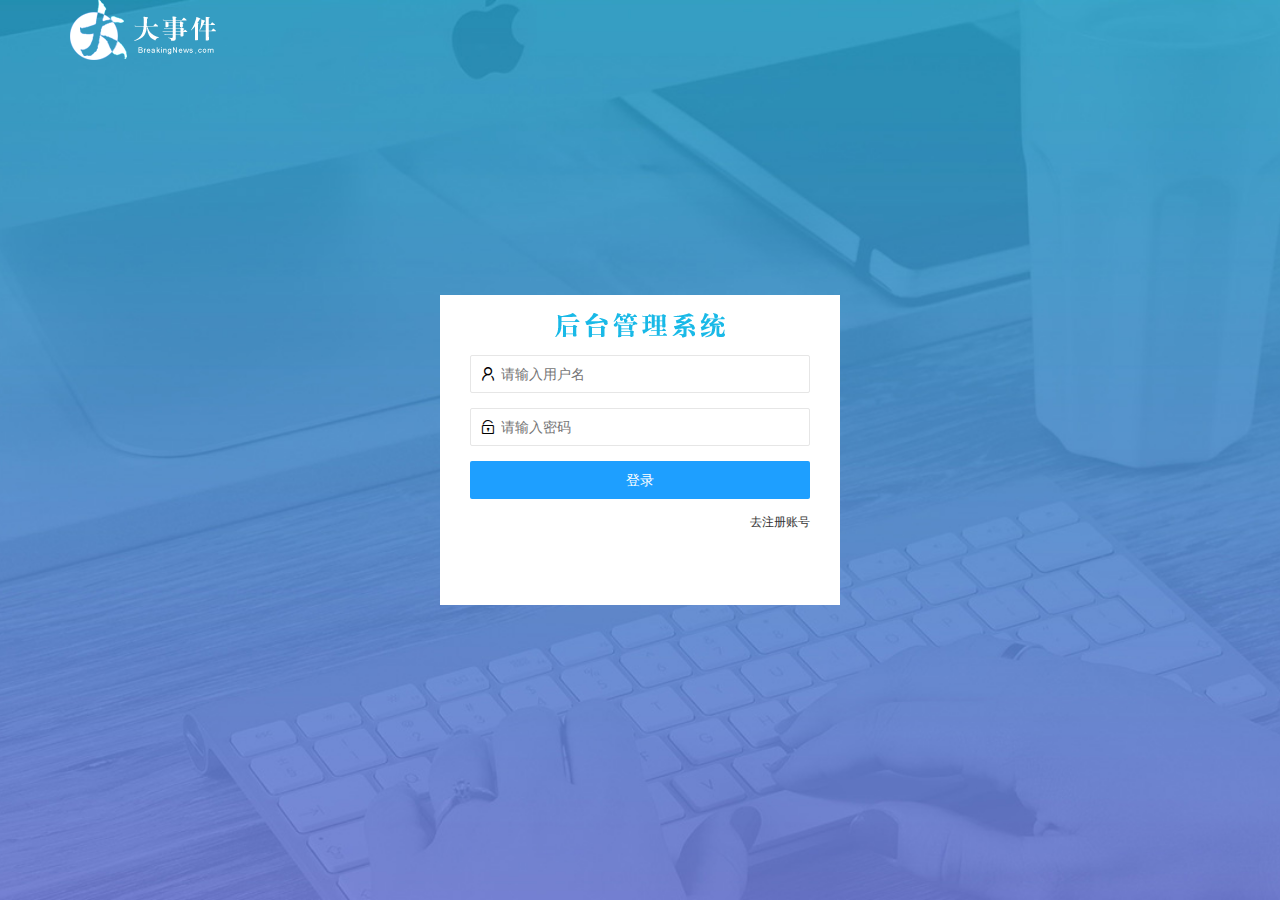
==== commit 18b84000: "完成了user页面功能的实现" ====
--- a/code/index.html
+++ b/code/index.html
@@ -9,11 +9,14 @@
     <link rel="stylesheet" href="assets/fonts/iconfont.css">
     <link rel="stylesheet" href="assets/css/index.css">
     <script src="assets/lib/jquery.js"></script>
-    <script src="assets/lib/layui/layui.all.js"></script>
+
     <script src="assets/js/baseApi.js"></script>
     <script src="assets/js/index.js"></script>
 
 </head>
+
+
+
 
 <body class="layui-layout-body">
     <div class="layui-layout layui-layout-admin">
@@ -30,9 +33,9 @@
                         <span class="text-avatar">A</span> 个人中心
                     </a>
                     <dl class="layui-nav-child">
-                        <dd><a href="">基本资料</a></dd>
-                        <dd><a href="">更换头像</a></dd>
-                        <dd><a href="">重置密码</a></dd>
+                        <dd><a href="user/user_info.html" target="fm">基本资料</a></dd>
+                        <dd><a href="user/user_img.html" target="fm">更换头像</a></dd>
+                        <dd><a href="user/user_pwd.html" target="fm">重置密码</a></dd>
 
                     </dl>
                 </li>
@@ -41,6 +44,10 @@
                 </li>
             </ul>
         </div>
+
+
+
+
 
         <div class="layui-side layui-bg-black">
             <div class="layui-side-scroll">
@@ -54,7 +61,7 @@
                     <li class="layui-nav-item layui-this"><a href="home/dashboard.html" target="fm"><span class="iconfont  icon-home"></span>首页</a></li>
                     <li class="layui-nav-item">
 
-                        <a class="" href="javascript:;"><span class="iconfont   icon-16"></span>文章管理</a>
+                        <a class="" href="javascript:;"><span class="iconfont icon-16"></span>文章管理</a>
                         <dl class="layui-nav-child">
                             <dd><a href="javascript:;"><i class="layui-icon layui-icon-app"></i>  文章类别</a></dd>
                             <dd><a href="javascript:;"><i class="layui-icon layui-icon-app"></i>  文章列表</a></dd>
@@ -64,11 +71,11 @@
                     </li>
                     <li class="layui-nav-item">
 
-                        <a href="javascript:;"><span class="iconfont   icon-user"></span>个人中心</a>
+                        <a href="javascript:;"><span class="iconfont icon-user"></span>个人中心</a>
                         <dl class="layui-nav-child">
-                            <dd><a href="javascript:;"><i class="layui-icon layui-icon-app"></i>  基本资料</a></dd>
-                            <dd><a href="javascript:;"><i class="layui-icon layui-icon-app"></i>  更换头像</a></dd>
-                            <dd><a href="javascript:;"><i class="layui-icon layui-icon-app"></i>  重置密码</a></dd>
+                            <dd><a href="user/user_info.html" target="fm"><i class="layui-icon layui-icon-app"></i> 基本资料</a></dd>
+                            <dd><a href="user/user_img.html" target="fm"><i class="layui-icon layui-icon-app"></i>  更换头像</a></dd>
+                            <dd><a href="user/user_pwd.html" target="fm"><i class="layui-icon layui-icon-app"></i>  重置密码</a></dd>
 
                         </dl>
                     </li>
@@ -89,7 +96,7 @@
             www.itheima.com -黑马程序员
         </div>
     </div>
-
+    <script src="assets/lib/layui/layui.all.js"></script>
 </body>
 
 </html>--- a/code/assets/css/index.css
+++ b/code/assets/css/index.css
@@ -14,10 +14,6 @@
 iframe {
     width: 100%;
     height: 100%;
-}
-
-.layui-body {
-    overflow: hidden;
 }
 
 a {
